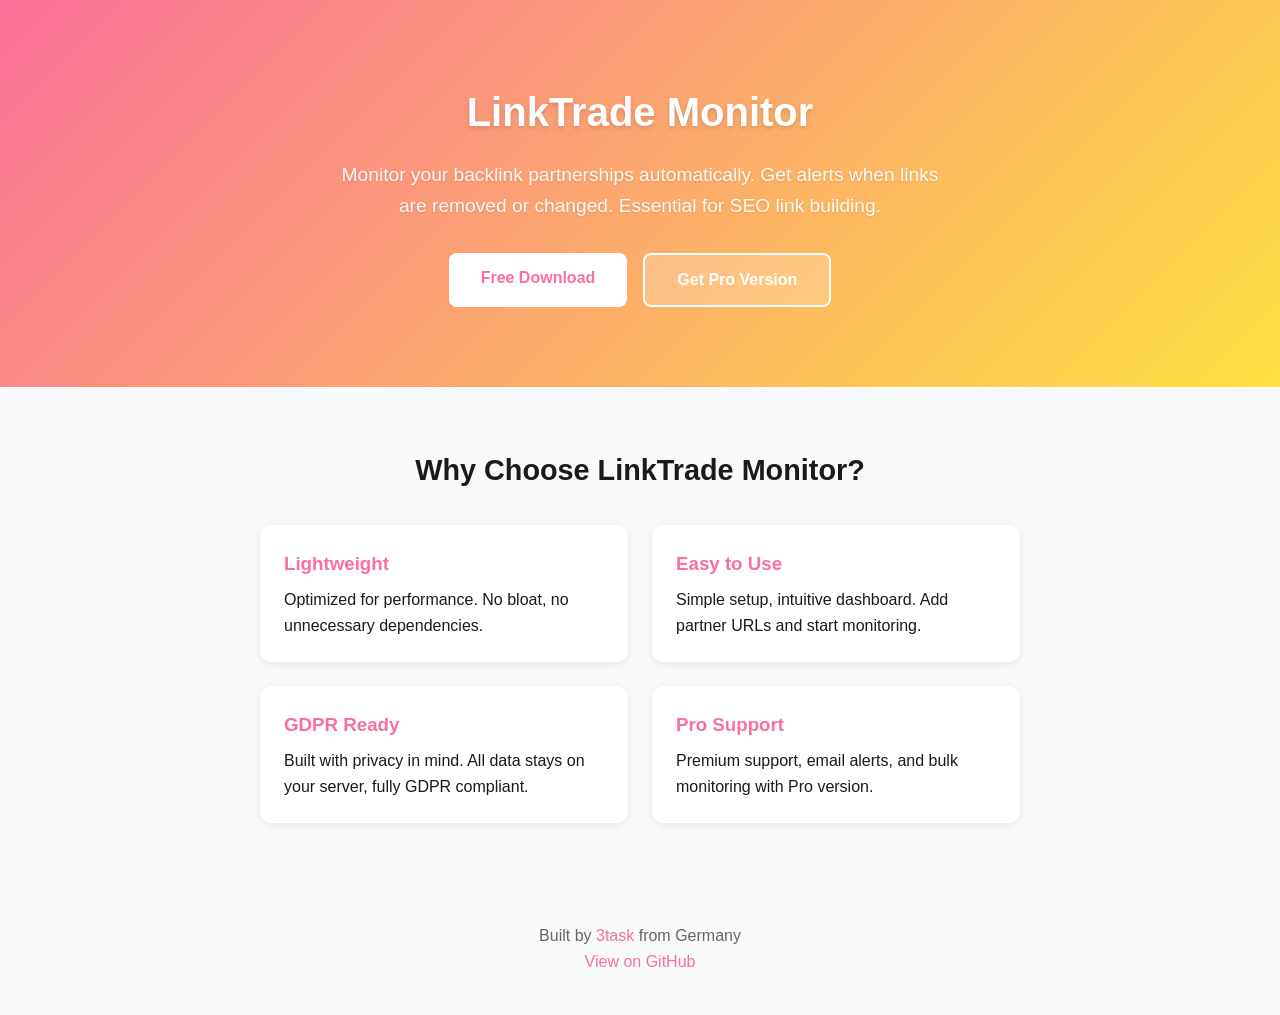
==== index.html @ 5b2bda1b "Add GitHub Pages landing page" ====
<!DOCTYPE html>
<html lang="en">
<head>
    <meta charset="UTF-8">
    <meta name="viewport" content="width=device-width, initial-scale=1.0">
    <title>LinkTrade Monitor — WordPress Backlink Monitoring Plugin</title>
    <meta name="description" content="Monitor your backlink partnerships automatically. Get alerts when links are removed or changed. Essential for SEO link building.">
    <style>
        * { margin: 0; padding: 0; box-sizing: border-box; }
        body { font-family: -apple-system, BlinkMacSystemFont, 'Segoe UI', Roboto, sans-serif; line-height: 1.6; color: #1a1a1a; background: #f8f9fa; }
        .hero { background: linear-gradient(135deg, #fa709a 0%, #fee140 100%); color: white; padding: 80px 20px; text-align: center; }
        .hero h1 { font-size: 2.5rem; margin-bottom: 1rem; text-shadow: 0 2px 4px rgba(0,0,0,0.15); }
        .hero p { font-size: 1.2rem; max-width: 600px; margin: 0 auto 2rem; opacity: 0.95; text-shadow: 0 1px 2px rgba(0,0,0,0.1); }
        .buttons { display: flex; gap: 1rem; justify-content: center; flex-wrap: wrap; }
        .btn { display: inline-block; padding: 12px 32px; border-radius: 8px; text-decoration: none; font-weight: 600; font-size: 1rem; transition: transform 0.2s; }
        .btn:hover { transform: translateY(-2px); }
        .btn-primary { background: white; color: #fa709a; }
        .btn-secondary { background: rgba(255,255,255,0.2); color: white; border: 2px solid white; }
        .features { max-width: 800px; margin: 60px auto; padding: 0 20px; }
        .features h2 { text-align: center; font-size: 1.8rem; margin-bottom: 2rem; }
        .feature-grid { display: grid; grid-template-columns: repeat(auto-fit, minmax(250px, 1fr)); gap: 1.5rem; }
        .feature { background: white; padding: 24px; border-radius: 12px; box-shadow: 0 2px 8px rgba(0,0,0,0.08); }
        .feature h3 { margin-bottom: 0.5rem; color: #fa709a; }
        footer { text-align: center; padding: 40px 20px; color: #666; }
        footer a { color: #fa709a; text-decoration: none; }
    </style>
</head>
<body>
    <div class="hero">
        <h1>LinkTrade Monitor</h1>
        <p>Monitor your backlink partnerships automatically. Get alerts when links are removed or changed. Essential for SEO link building.</p>
        <div class="buttons">
            <a href="https://wordpress.org/plugins/linktrade-monitor/" class="btn btn-primary">Free Download</a>
            <a href="https://www.3task.de/linktrade-monitor-pro/" class="btn btn-secondary">Get Pro Version</a>
        </div>
    </div>
    <div class="features">
        <h2>Why Choose LinkTrade Monitor?</h2>
        <div class="feature-grid">
            <div class="feature">
                <h3>Lightweight</h3>
                <p>Optimized for performance. No bloat, no unnecessary dependencies.</p>
            </div>
            <div class="feature">
                <h3>Easy to Use</h3>
                <p>Simple setup, intuitive dashboard. Add partner URLs and start monitoring.</p>
            </div>
            <div class="feature">
                <h3>GDPR Ready</h3>
                <p>Built with privacy in mind. All data stays on your server, fully GDPR compliant.</p>
            </div>
            <div class="feature">
                <h3>Pro Support</h3>
                <p>Premium support, email alerts, and bulk monitoring with Pro version.</p>
            </div>
        </div>
    </div>
    <footer>
        <p>Built by <a href="https://www.3task.de">3task</a> from Germany</p>
        <p><a href="https://github.com/Tribun74/linktrade-monitor">View on GitHub</a></p>
    </footer>
</body>
</html>
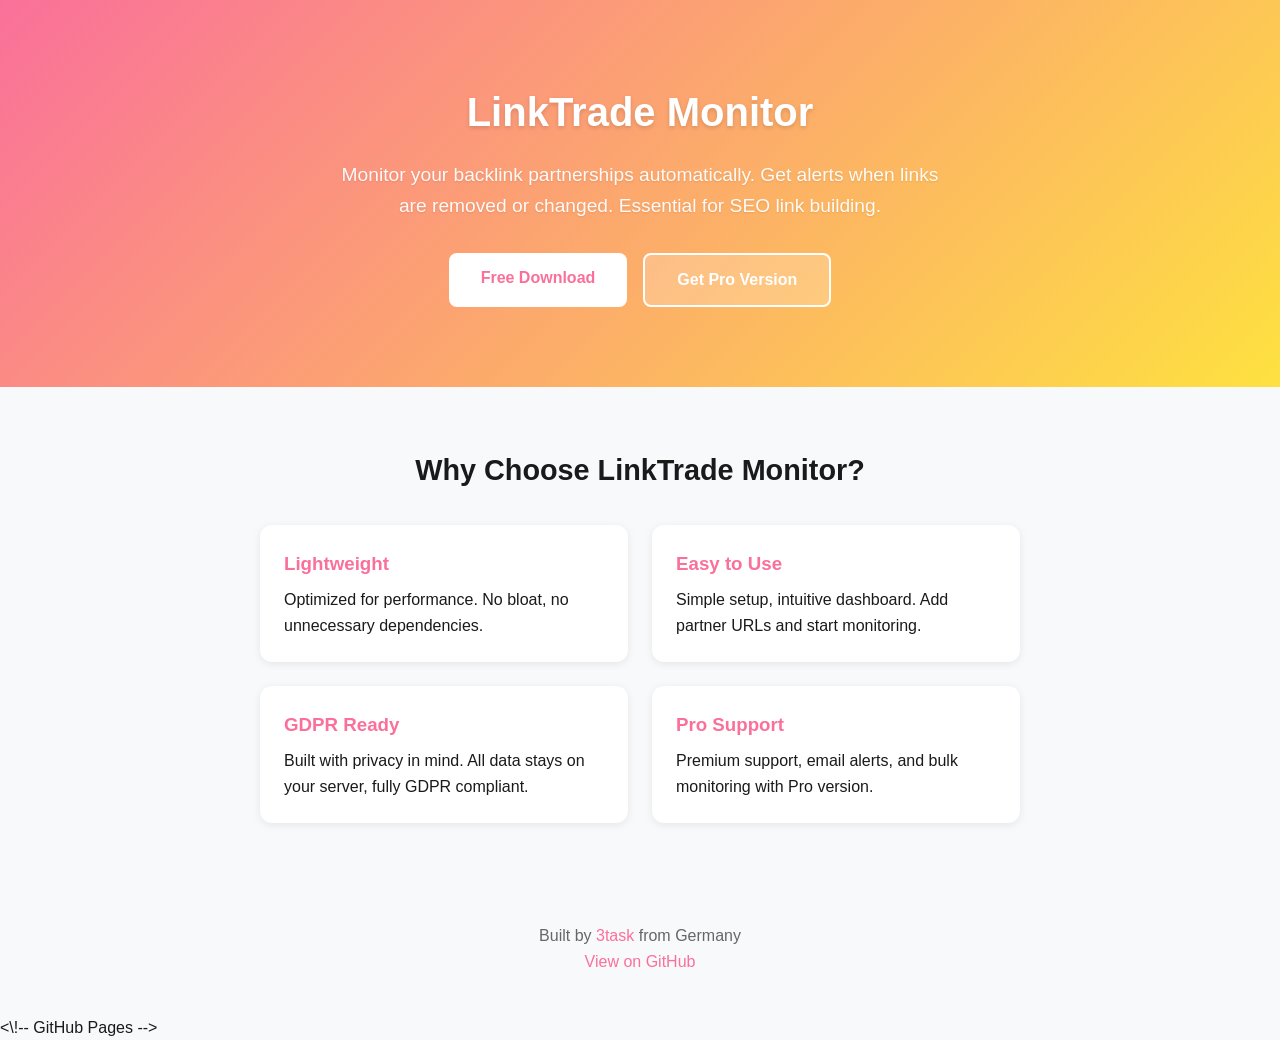
==== commit 705ef8fc: "Trigger GitHub Pages build" ====
--- a/index.html
+++ b/index.html
@@ -61,3 +61,5 @@
     </footer>
 </body>
 </html>
+
+<\!-- GitHub Pages -->
